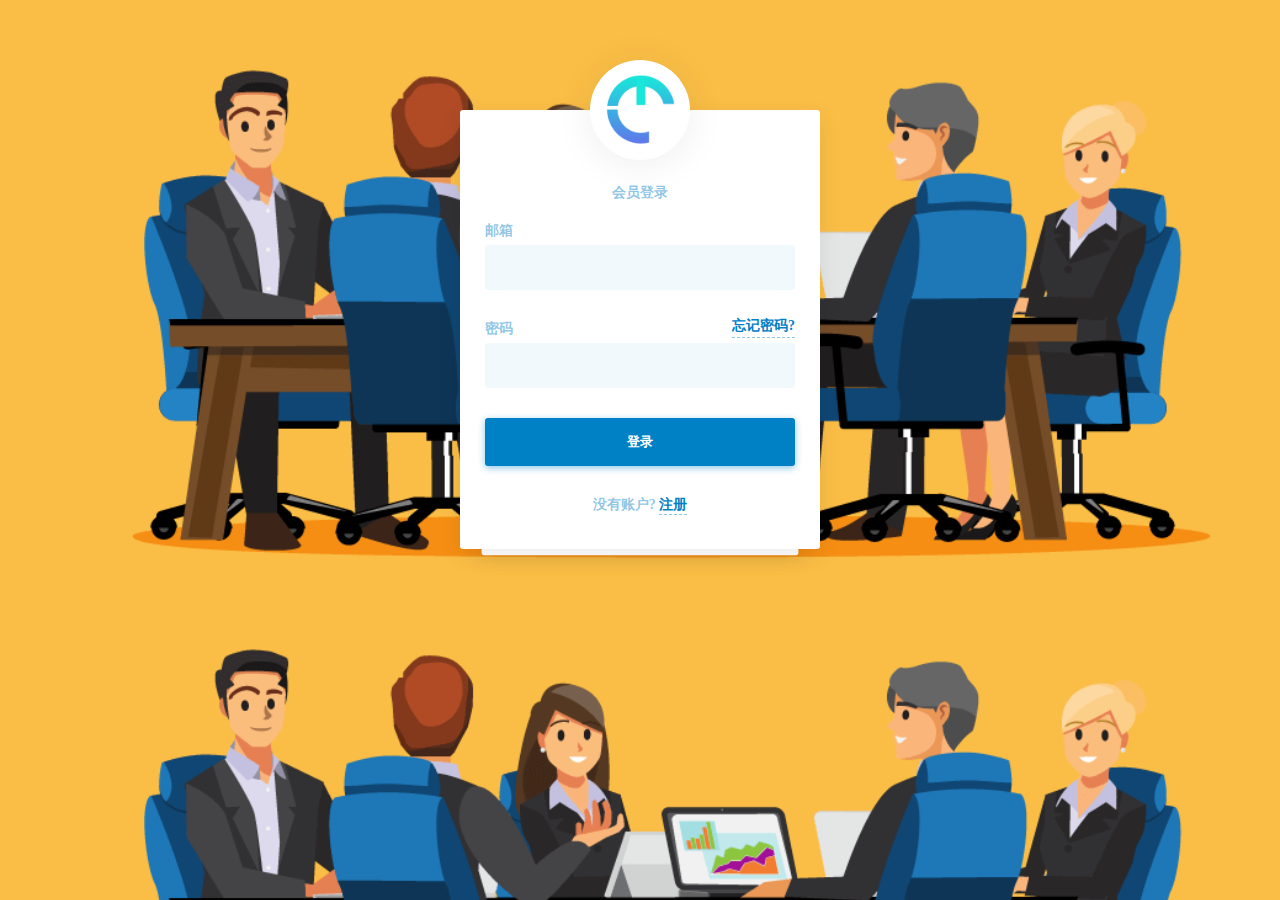
==== index.html @ 60781979 "Add files via upload" ====
<!DOCTYPE html>
<html>
<head>
	<meta charset="utf-8">
	<meta name="viewport" content="width=device-width,initial-scale=1">
	<title>Langmonde</title>
	<link rel="stylesheet" href="css/auth.css">
    <link rel="icon" href="img/favicon.ico" type="img/x-icon">
</head>

<body>
	<div class="lowin lowin-blue">
		<div class="lowin-brand">
			<img src="img/logo.png" alt="logo">
		</div>
		<div class="lowin-wrapper">
			<div class="lowin-box lowin-login">
				<div class="lowin-box-inner">
					<form>
						<p>会员登录</p>
						<div class="lowin-group">
							<label>邮箱 <a href="#" class="login-back-link">登录</a></label>
							<input type="email" autocomplete="email" name="email" class="lowin-input">
						</div>
						<div class="lowin-group password-group">
							<label>密码 <a href="#" class="forgot-link">忘记密码?</a></label>
							<input type="password" name="password" autocomplete="current-password" class="lowin-input">
						</div>
						<button class="lowin-btn login-btn">
							登录
						</button>

						<div class="text-foot">
							没有账户? <a href="" class="register-link">注册</a>
						</div>
					</form>
				</div>
			</div>

			<div class="lowin-box lowin-register">
				<div class="lowin-box-inner">
					<form>
						<p>让我们创建您的帐户</p>
						<div class="lowin-group">
							<label>姓名</label>
							<input type="text" name="name" autocomplete="name" class="lowin-input">
						</div>
						<div class="lowin-group">
							<label>邮箱</label>
							<input type="email" autocomplete="email" name="email" class="lowin-input">
						</div>
						<div class="lowin-group">
							<label>密码</label>
							<input type="password" name="password" autocomplete="current-password" class="lowin-input">
						</div>
						<button class="lowin-btn">
							登录
						</button>

						<div class="text-foot">
							已有账户? <a href="" class="login-link">登录</a>
						</div>
					</form>
				</div>
			</div>
		</div>
	
		<footer class="lowin-footer">

		</footer>
	</div>

	<script src="js/auth.js"></script>
	<script>
		Auth.init({
			login_url: '#login',
			forgot_url: '#forgot'
		});
	</script>
</body>
</html>
---- css/auth.css ----
body {
	margin: 0;
	background-image: url(../img/body.png);
	text-align: center;
	background-size: cover;
	13     -webkit-background-size: cover;
	14     -o-background-size: cover;
	15     background-position: center 0;
}

.lowin {
	/* variables */
	--color-primary: #44a0b3;
	--color-grey: rgba(68, 160, 179, .06);
	--color-dark: rgba(68, 160, 179, .5);
	--color-semidark: rgba(68, 160, 179, .5);

	text-align: center;
	margin: 60px 0 0 0;
	font-family: 'Segoe UI';
	font-size: 14px;
}

.lowin .lowin-wrapper {
	-webkit-transition: all 1s;
	-o-transition: all 1s;
	transition: all 1s;
	-webkit-perspective: 1000px;
	        perspective: 1000px;
	position: relative;
	height: 100%;
	width: 360px;
	margin: 0 auto;
}

.lowin.lowin-red {
	--color-primary: #ff6464;
	--color-grey: rgba(255, 100, 100, .06);
	--color-dark: rgba(255, 100, 100, .8);
	--color-semidark: rgba(255, 100, 100, .55);
}

.lowin.lowin-green {
	--color-primary: #D0EF84;
	--color-grey: rgba(208, 239, 132, .15);
	--color-dark: rgba(208, 239, 132, 1);
	--color-semidark: rgba(208, 239, 132, .6);
}

.lowin.lowin-purple {
	--color-primary: #6C567B;
	--color-grey: rgba(108, 86, 123, .08);
	--color-dark: rgba(108, 86, 123, .7);
	--color-semidark: rgba(108, 86, 123, .45);
}

.lowin.lowin-blue {
	--color-primary: #0081C6;
	--color-grey: rgba(0, 129, 198, .05);
	--color-dark: rgba(0, 129, 198, .7);
	--color-semidark: rgba(0, 129, 198, .45);
}

.lowin a {
	color: var(--color-primary);
	text-decoration: none;
	border-bottom: 1px dashed var(--color-semidark);
	margin-top: -3px;
	padding-bottom: 2px;
}

.lowin * {
	-webkit-box-sizing: border-box;
	        box-sizing: border-box;
}

.lowin .lowin-brand {
	overflow: hidden;
	width: 100px;
	height: 100px;
	margin: 0 auto -50px auto;
	border-radius: 50%;
	-webkit-box-shadow: 0 4px 40px rgba(0, 0, 0, .07);
	        box-shadow: 0 4px 40px rgba(0, 0, 0, .07);
	padding: 10px;
	background-color: #fff;
	z-index: 1;
	position: relative;
}

.lowin .lowin-brand img {
	width: 100%;
}

.lowin .lowin-box {
	width: 100%;
	position: absolute;
	left: 0;
}

.lowin .lowin-box-inner {
	background-color: #fff;
	-webkit-box-shadow: 0 7px 25px rgba(0, 0, 0, .08);
	        box-shadow: 0 7px 25px rgba(0, 0, 0, .08);
	padding: 60px 25px 25px 25px;
	text-align: left;
	border-radius: 3px;
}

.lowin .lowin-box::after {
	content: ' ';
	-webkit-box-shadow: 0 0 25px rgba(0, 0, 0, .1);
	        box-shadow: 0 0 25px rgba(0, 0, 0, .1);
	-webkit-transform: translate(0, -92.6%) scale(.88);
	    -ms-transform: translate(0, -92.6%) scale(.88);
	        transform: translate(0, -92.6%) scale(.88);
	border-radius: 3px;
	position: absolute;
	top: 100%;
	left: 0;
	width: 100%;
	height: 100%;
	background-color: #fff;
	z-index: -1;
}

.lowin .lowin-box.lowin-flip {
	-webkit-transform: rotate3d(0, 1, 0, -180deg);
	        transform: rotate3d(0, 1, 0, -180deg);
	display: none;
	opacity: 0;
}

.lowin .lowin-box p {
	color: var(--color-semidark);
	font-weight: 700;
	margin-bottom: 20px;
	text-align: center;
}

.lowin .lowin-box .lowin-group {
	margin-bottom: 30px;
}

.lowin .lowin-box label {
	margin-bottom: 5px;
	display: inline-block;
	width: 100%;
	color: var(--color-semidark);
	font-weight: 700;
}

.lowin .lowin-box label a {
	float: right;
}

.lowin .lowin-box .lowin-input {
	background-color: var(--color-grey);
	color: var(--color-dark);
	border: none;
	border-radius: 3px;
	padding: 15px 20px;
	width: 100%;
	outline: 0;
}

.lowin .lowin-box .lowin-btn {
	display: inline-block;
	width: 100%;
	border: none;
	color: #fff;
	padding: 15px;
	border-radius: 3px;
	background-color: var(--color-primary);
	-webkit-box-shadow: 0 2px 7px var(--color-semidark);
	        box-shadow: 0 2px 7px var(--color-semidark);
	font-weight: 700;
	outline: 0;
	cursor: pointer;
	-webkit-transition: all .5s;
	-o-transition: all .5s;
	transition: all .5s;
}

.lowin .lowin-box .lowin-btn:active {
	-webkit-box-shadow: none;
	        box-shadow: none;
}

.lowin .lowin-box .lowin-btn:hover {
	opacity: .9;
}

.lowin .text-foot {
	text-align: center;
	padding: 10px;
	font-weight: 700;
	margin-top: 20px;
	color: var(--color-semidark);
}

.lowin .lowin-footer {
	text-align: center;
	margin: 30px 0;
	font-size: 12px;
	color: var(--color-semidark);
	font-weight: 700;
}

.lowin .login-back-link {
	-webkit-transition: all 1s;
	-o-transition: all 1s;
	transition: all 1s;
	display: none;
	opacity: 0;
}

/* animation */
.lowin .lowin-box.lowin-animated {
	-webkit-animation-name: LowinAnimated;
	        animation-name: LowinAnimated;
	-webkit-animation-duration: 1s;
	        animation-duration: 1s;
	-webkit-animation-fill-mode: forwards;
	        animation-fill-mode: forwards;
	-webkit-animation-timing-function: ease-in-out;
	        animation-timing-function: ease-in-out;
}

.lowin .lowin-box.lowin-animatedback {
	-webkit-animation-name: LowinAnimatedBack;
	        animation-name: LowinAnimatedBack;
	-webkit-animation-duration: 1s;
	        animation-duration: 1s;
	-webkit-animation-fill-mode: forwards;
	        animation-fill-mode: forwards;
	-webkit-animation-timing-function: ease-in-out;
	        animation-timing-function: ease-in-out;
}

.lowin .lowin-box.lowin-animated-flip {
	-webkit-animation-name: LowinAnimatedFlip;
	        animation-name: LowinAnimatedFlip;
	-webkit-animation-duration: 1s;
	        animation-duration: 1s;
	-webkit-animation-fill-mode: forwards;
	        animation-fill-mode: forwards;
	-webkit-animation-timing-function: ease-in-out;
	        animation-timing-function: ease-in-out;
}

.lowin .lowin-box.lowin-animated-flipback {
	-webkit-animation-name: LowinAnimatedFlipBack;
	        animation-name: LowinAnimatedFlipBack;
	-webkit-animation-duration: 1s;
	        animation-duration: 1s;
	-webkit-animation-fill-mode: forwards;
	        animation-fill-mode: forwards;
	-webkit-animation-timing-function: ease-in-out;
	        animation-timing-function: ease-in-out;
}

.lowin .lowin-brand.lowin-animated {
	-webkit-animation-name: LowinBrandAnimated;
	        animation-name: LowinBrandAnimated;
	-webkit-animation-duration: 1s;
	        animation-duration: 1s;
	-webkit-animation-fill-mode: forwards;
	        animation-fill-mode: forwards;
	-webkit-animation-timing-function: ease-in-out;
	        animation-timing-function: ease-in-out;
}

.lowin .lowin-group.password-group {
	-webkit-transition: all 1s;
	-o-transition: all 1s;
	transition: all 1s;
}

.lowin .lowin-group.password-group.lowin-animated {
	-webkit-animation-name: LowinPasswordAnimated;
	        animation-name: LowinPasswordAnimated;
	-webkit-animation-duration: 1s;
	        animation-duration: 1s;
	-webkit-animation-fill-mode: forwards;
	        animation-fill-mode: forwards;
	-webkit-animation-timing-function: ease-in-out;
	        animation-timing-function: ease-in-out;
	-webkit-transform-origin: 0 0;
	    -ms-transform-origin: 0 0;
	        transform-origin: 0 0;
}

.lowin .lowin-group.password-group.lowin-animated-back {
	-webkit-animation-name: LowinPasswordAnimatedBack;
	        animation-name: LowinPasswordAnimatedBack;
	-webkit-animation-duration: 1s;
	        animation-duration: 1s;
	-webkit-animation-fill-mode: forwards;
	        animation-fill-mode: forwards;
	-webkit-animation-timing-function: ease-in-out;
	        animation-timing-function: ease-in-out;
	-webkit-transform-origin: 0 0;
	    -ms-transform-origin: 0 0;
	        transform-origin: 0 0;
}

/* keyframes */
@-webkit-keyframes LowinAnimated {
	0% {
		-webkit-transform: rotate3d(0);
		        transform: rotate3d(0);
	}
	99% {
		opacity: 1;
	}
	100% {
		opacity: 0;
		-webkit-transform: rotate3d(0, 1, 0, 180deg);
		        transform: rotate3d(0, 1, 0, 180deg);
	}
}
@keyframes LowinAnimated {
	0% {
		-webkit-transform: rotate3d(0);
		        transform: rotate3d(0);
	}
	99% {
		opacity: 1;
	}
	100% {
		opacity: 0;
		-webkit-transform: rotate3d(0, 1, 0, 180deg);
		        transform: rotate3d(0, 1, 0, 180deg);
	}
}

@-webkit-keyframes LowinAnimatedBack {
	0% {
		opacity: 0;
		-webkit-transform: rotate3d(0, 1, 0, 180deg);
		        transform: rotate3d(0, 1, 0, 180deg);
	}
	99% {
		opacity: 1;
	}
	100% {
		opacity: 1;
		-webkit-transform: rotate3d(0);
		        transform: rotate3d(0);
	}
}

@keyframes LowinAnimatedBack {
	0% {
		opacity: 0;
		-webkit-transform: rotate3d(0, 1, 0, 180deg);
		        transform: rotate3d(0, 1, 0, 180deg);
	}
	99% {
		opacity: 1;
	}
	100% {
		opacity: 1;
		-webkit-transform: rotate3d(0);
		        transform: rotate3d(0);
	}
}

@-webkit-keyframes LowinAnimatedFlip {
	0% {
		-webkit-transform: rotate3d(0, 1, 0, -180deg);
		        transform: rotate3d(0, 1, 0, -180deg);
		opacity: 0;
	}
	99% {
		opacity: 1;
	}
	100% {
		opacity: 1;
		-webkit-transform: rotate3d(0, 0, 0, 180deg);
		        transform: rotate3d(0, 0, 0, 180deg);
	}
}

@keyframes LowinAnimatedFlip {
	0% {
		-webkit-transform: rotate3d(0, 1, 0, -180deg);
		        transform: rotate3d(0, 1, 0, -180deg);
		opacity: 0;
	}
	99% {
		opacity: 1;
	}
	100% {
		opacity: 1;
		-webkit-transform: rotate3d(0, 0, 0, 180deg);
		        transform: rotate3d(0, 0, 0, 180deg);
	}
}

@-webkit-keyframes LowinAnimatedFlipBack {
	0% {
		opacity: 1;
		-webkit-transform: rotate3d(0, 0, 0, 180deg);
		        transform: rotate3d(0, 0, 0, 180deg);
	}
	95% {
		opacity: 0;
	}
	100% {
		-webkit-transform: rotate3d(0, 1, 0, -180deg);
		        transform: rotate3d(0, 1, 0, -180deg);
		opacity: 0;
	}
}

@keyframes LowinAnimatedFlipBack {
	0% {
		opacity: 1;
		-webkit-transform: rotate3d(0, 0, 0, 180deg);
		        transform: rotate3d(0, 0, 0, 180deg);
	}
	95% {
		opacity: 0;
	}
	100% {
		-webkit-transform: rotate3d(0, 1, 0, -180deg);
		        transform: rotate3d(0, 1, 0, -180deg);
		opacity: 0;
	}
}

@-webkit-keyframes LowinBrandAnimated {
	0% {
		-webkit-transform: translate(0, 0);
		        transform: translate(0, 0);
	}
	50% {
		-webkit-transform: translate(0, -120px);
		        transform: translate(0, -120px);
	}
	100% {
		-webkit-transform: translate(0, 0);
		        transform: translate(0, 0);
	}
}

@keyframes LowinBrandAnimated {
	0% {
		-webkit-transform: translate(0, 0);
		        transform: translate(0, 0);
	}
	50% {
		-webkit-transform: translate(0, -120px);
		        transform: translate(0, -120px);
	}
	100% {
		-webkit-transform: translate(0, 0);
		        transform: translate(0, 0);
	}
}

@-webkit-keyframes LowinPasswordAnimated {
	0% {
		-webkit-transform: rotate3d(0, 0, 0, 0);
		        transform: rotate3d(0, 0, 0, 0);
	}
	30% {
		opacity: 1;
	}
	60% {
		opacity: 0;
	}
	100% {
		opacity: 0;
		-webkit-transform: rotate3d(1, 0, 0, -180deg);
		        transform: rotate3d(1, 0, 0, -180deg);
		z-index: -1;
	}
}

@keyframes LowinPasswordAnimated {
	0% {
		-webkit-transform: rotate3d(0, 0, 0, 0);
		        transform: rotate3d(0, 0, 0, 0);
	}
	30% {
		opacity: 1;
	}
	60% {
		opacity: 0;
	}
	100% {
		opacity: 0;
		-webkit-transform: rotate3d(1, 0, 0, -180deg);
		        transform: rotate3d(1, 0, 0, -180deg);
		z-index: -1;
	}
}

@-webkit-keyframes LowinPasswordAnimatedBack {
	0% {
		opacity: 0;
		-webkit-transform: rotate3d(1, 0, 0, -180deg);
		        transform: rotate3d(1, 0, 0, -180deg);
	}
	40% {
		opacity: 0;
	}
	60% {
		opacity: 1;
	}
	100% {
		-webkit-transform: rotate3d(0, 0, 0, 0);
		        transform: rotate3d(0, 0, 0, 0);
	}
}

@keyframes LowinPasswordAnimatedBack {
	0% {
		opacity: 0;
		-webkit-transform: rotate3d(1, 0, 0, -180deg);
		        transform: rotate3d(1, 0, 0, -180deg);
	}
	40% {
		opacity: 0;
	}
	60% {
		opacity: 1;
	}
	100% {
		-webkit-transform: rotate3d(0, 0, 0, 0);
		        transform: rotate3d(0, 0, 0, 0);
	}
}

@media screen and (max-width: 320px) {
	.lowin .lowin-wrapper {
		width: 100%;
	}
	.lowin .lowin-box {
		padding: 0 10px;
	}
}
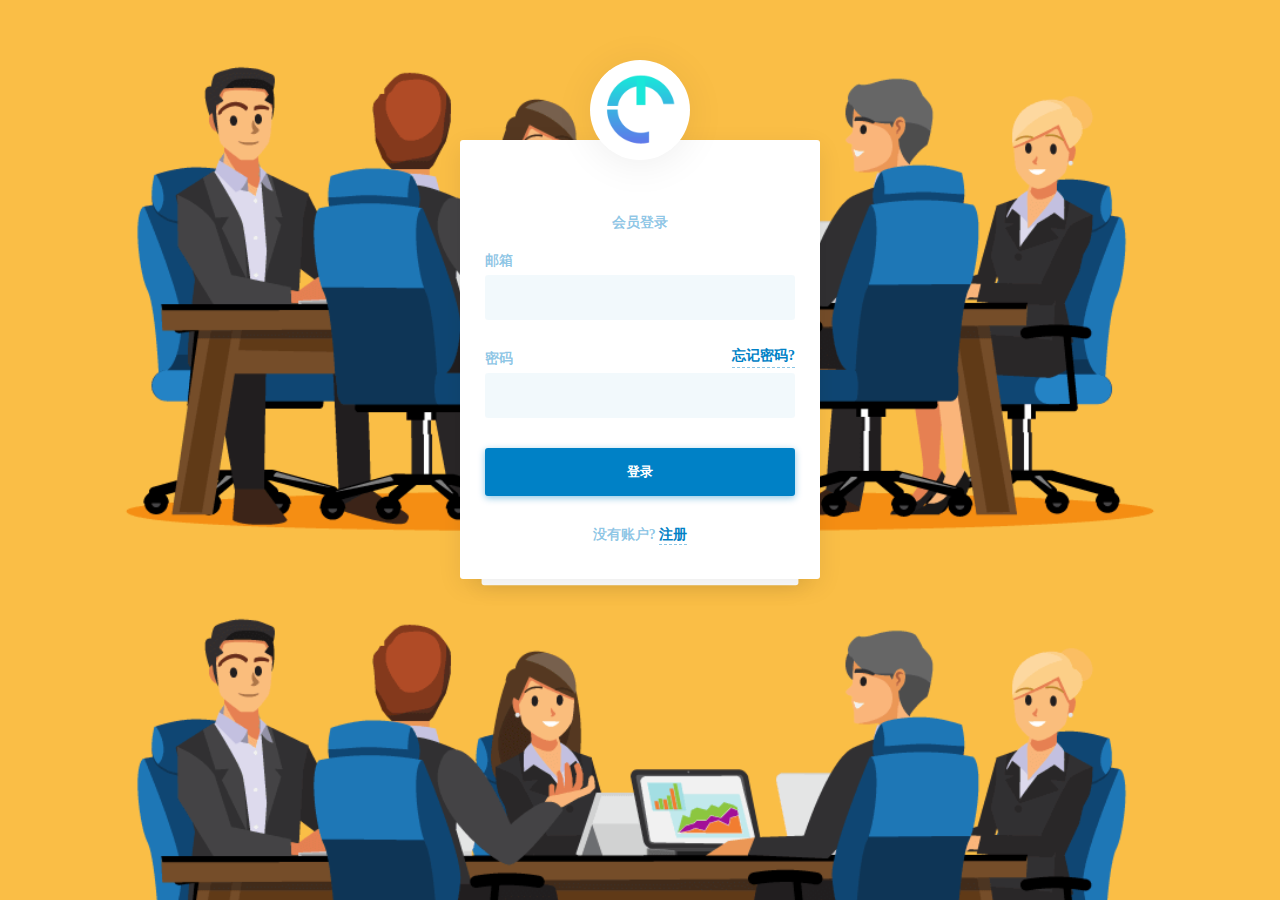
==== commit d4289c83: "Added" ====
--- a/index.html
+++ b/index.html
@@ -1,81 +1,54 @@
-<!DOCTYPE html>
-<html>
-<head>
-	<meta charset="utf-8">
-	<meta name="viewport" content="width=device-width,initial-scale=1">
-	<title>Langmonde</title>
-	<link rel="stylesheet" href="css/auth.css">
+
+<!DOCTYPE html>
+<html>
+<head>
+	<meta charset="utf-8">
+	<meta name="viewport" content="width=device-width,initial-scale=1">
+	<title>Langmonde</title>
+	<link rel="stylesheet" href="css/auth.css">
     <link rel="icon" href="img/favicon.ico" type="img/x-icon">
-</head>
-
-<body>
-	<div class="lowin lowin-blue">
-		<div class="lowin-brand">
-			<img src="img/logo.png" alt="logo">
-		</div>
-		<div class="lowin-wrapper">
-			<div class="lowin-box lowin-login">
-				<div class="lowin-box-inner">
-					<form>
-						<p>会员登录</p>
-						<div class="lowin-group">
-							<label>邮箱 <a href="#" class="login-back-link">登录</a></label>
-							<input type="email" autocomplete="email" name="email" class="lowin-input">
-						</div>
-						<div class="lowin-group password-group">
-							<label>密码 <a href="#" class="forgot-link">忘记密码?</a></label>
-							<input type="password" name="password" autocomplete="current-password" class="lowin-input">
-						</div>
-						<button class="lowin-btn login-btn">
-							登录
-						</button>
-
-						<div class="text-foot">
-							没有账户? <a href="" class="register-link">注册</a>
-						</div>
-					</form>
-				</div>
-			</div>
-
-			<div class="lowin-box lowin-register">
-				<div class="lowin-box-inner">
-					<form>
-						<p>让我们创建您的帐户</p>
-						<div class="lowin-group">
-							<label>姓名</label>
-							<input type="text" name="name" autocomplete="name" class="lowin-input">
-						</div>
-						<div class="lowin-group">
-							<label>邮箱</label>
-							<input type="email" autocomplete="email" name="email" class="lowin-input">
-						</div>
-						<div class="lowin-group">
-							<label>密码</label>
-							<input type="password" name="password" autocomplete="current-password" class="lowin-input">
-						</div>
-						<button class="lowin-btn">
-							登录
-						</button>
-
-						<div class="text-foot">
-							已有账户? <a href="" class="login-link">登录</a>
-						</div>
-					</form>
-				</div>
-			</div>
-		</div>
-	
-		<footer class="lowin-footer">
-
-		</footer>
-	</div>
-
-	<script src="js/auth.js"></script>
+	<script src="js/Bmob-2.2.4.min.js"></script>
 	<script>
-		Auth.init({
-			login_url: '#login',
-			forgot_url: '#forgot'
+	Bmob.initialize("9da3bae4f7597ced", "666666");
+	Bmob.debug(true)
+	function login(){
+		   Bmob.User.login(document.getElementById("mail").value,document.getElementById("pw").value).then(res => {
+		   location.href="userpage.html"
+		 }).catch(err => {
+		  alert(err.error)
 		});
-	</script>
-</body>
+	}
+	</script>
+</head>
+<body>
+	<div class="lowin lowin-blue">
+		<div class="lowin-brand">
+			<img src="img/logo.png" alt="logo">
+		</div>
+		<div class="lowin-wrapper">
+			<div class="lowin-box lowin-login">
+				<div class="lowin-box-inner">
+						<p>会员登录</p>
+						<div class="lowin-group">
+							<label>邮箱 <a href="#" class="login-back-link">登录</a></label>
+							<input type="email" autocomplete="email"id="mail"name="email" class="lowin-input">
+						</div>
+						<div class="lowin-group password-group">
+							<label>密码 <a href="#" class="forgot-link">忘记密码?</a></label>
+							<input type="password" name="password"id="pw"autocomplete="current-password" class="lowin-input">
+						</div>
+						<button class="lowin-btn login-btn" onclick="login()">
+							登录
+						</button>
+						<div class="text-foot">
+							没有账户? <a href="register.html" class="register-link">注册</a>
+						</div>
+				</div>
+			</div>
+		<footer class="lowin-footer">
+
+		</footer>
+	</div>
+
+</body>
 </html>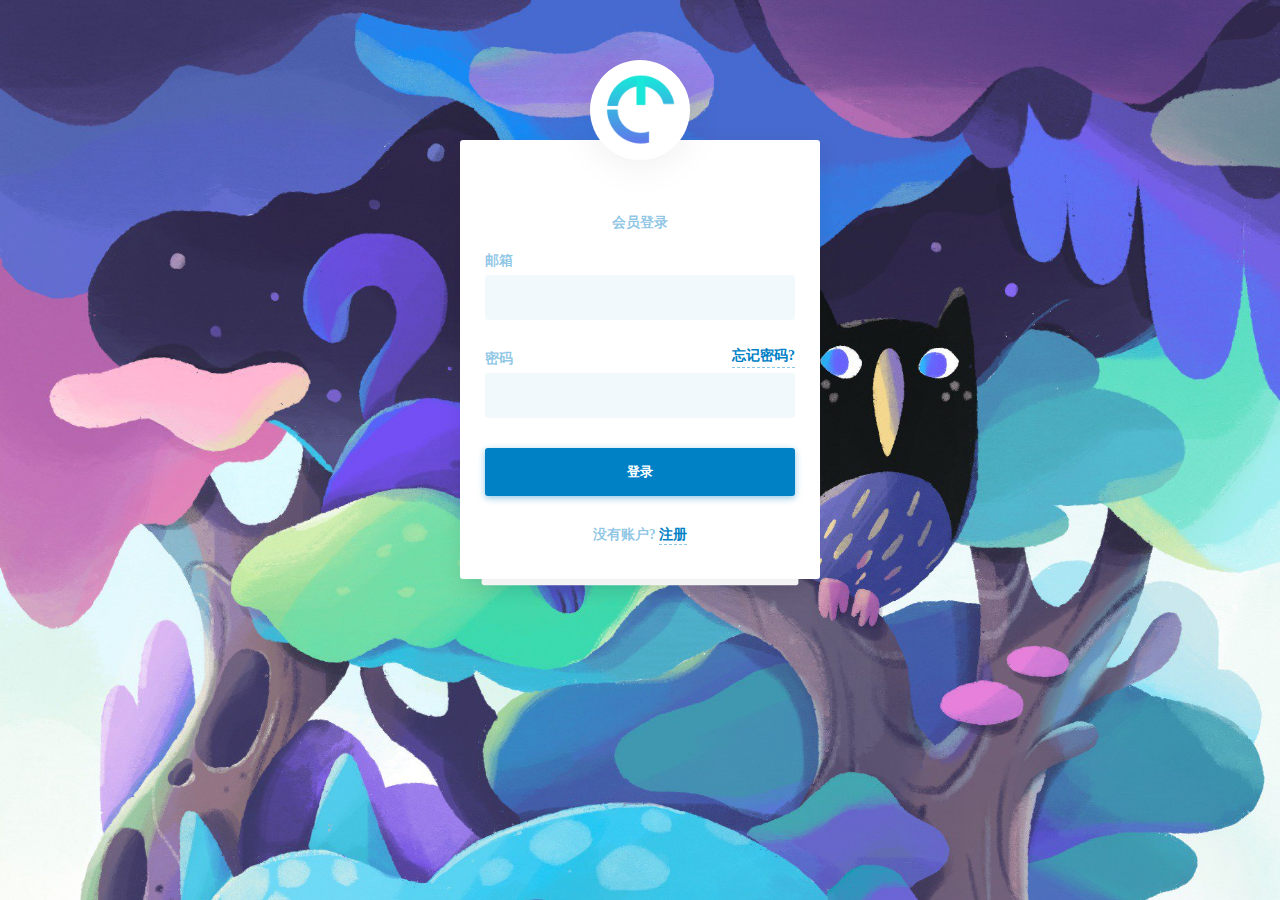
==== commit 4a6d175b: "111" ====
--- a/index.html
+++ b/index.html
@@ -34,7 +34,7 @@
 							<input type="email" autocomplete="email"id="mail"name="email" class="lowin-input">
 						</div>
 						<div class="lowin-group password-group">
-							<label>密码 <a href="#" class="forgot-link">忘记密码?</a></label>
+							<label>密码 <a href="forgotpw.html" class="forgot-link">忘记密码?</a></label>
 							<input type="password" name="password"id="pw"autocomplete="current-password" class="lowin-input">
 						</div>
 						<button class="lowin-btn login-btn" onclick="login()">
--- a/css/auth.css
+++ b/css/auth.css
@@ -1,6 +1,6 @@
 body {
 	margin: 0;
-	background-image: url(../img/body.png);
+	background-image: url(../img/body.jpg);
 	text-align: center;
 	background-size: cover;
 	13     -webkit-background-size: cover;
